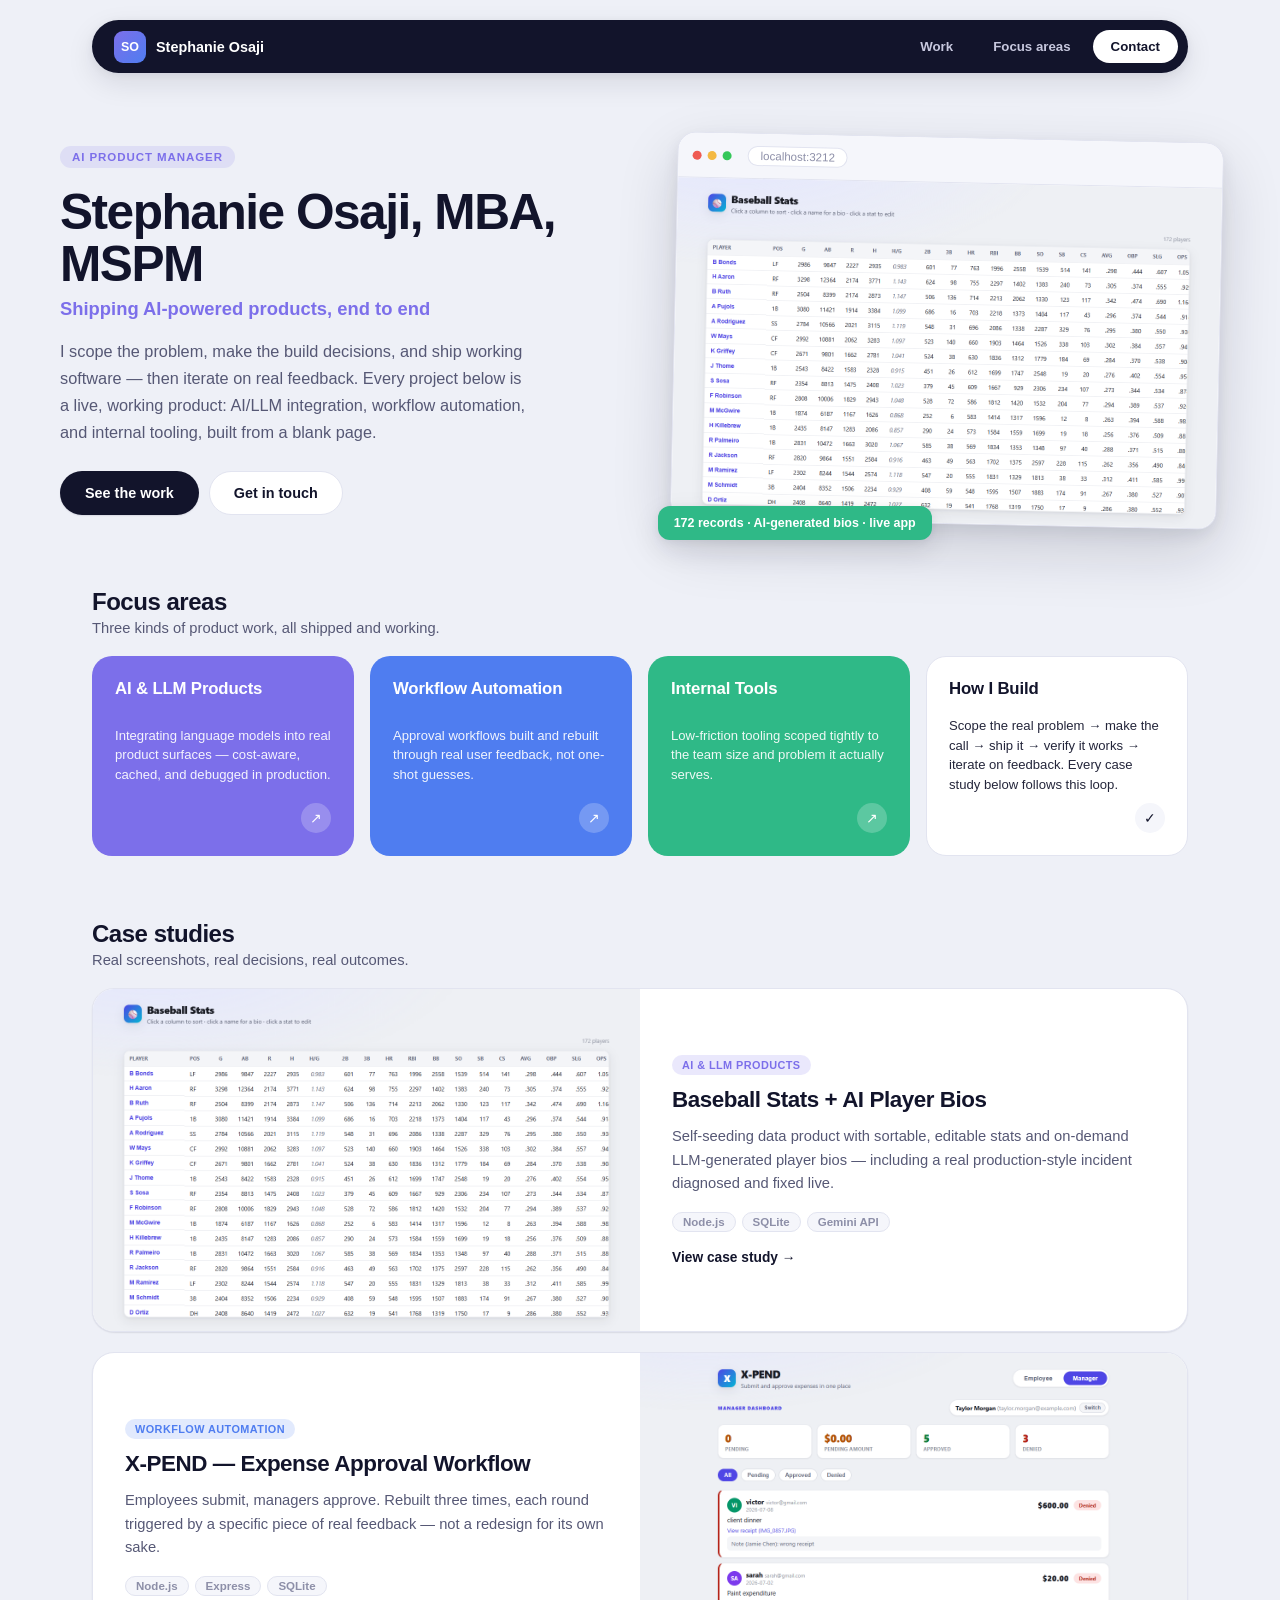
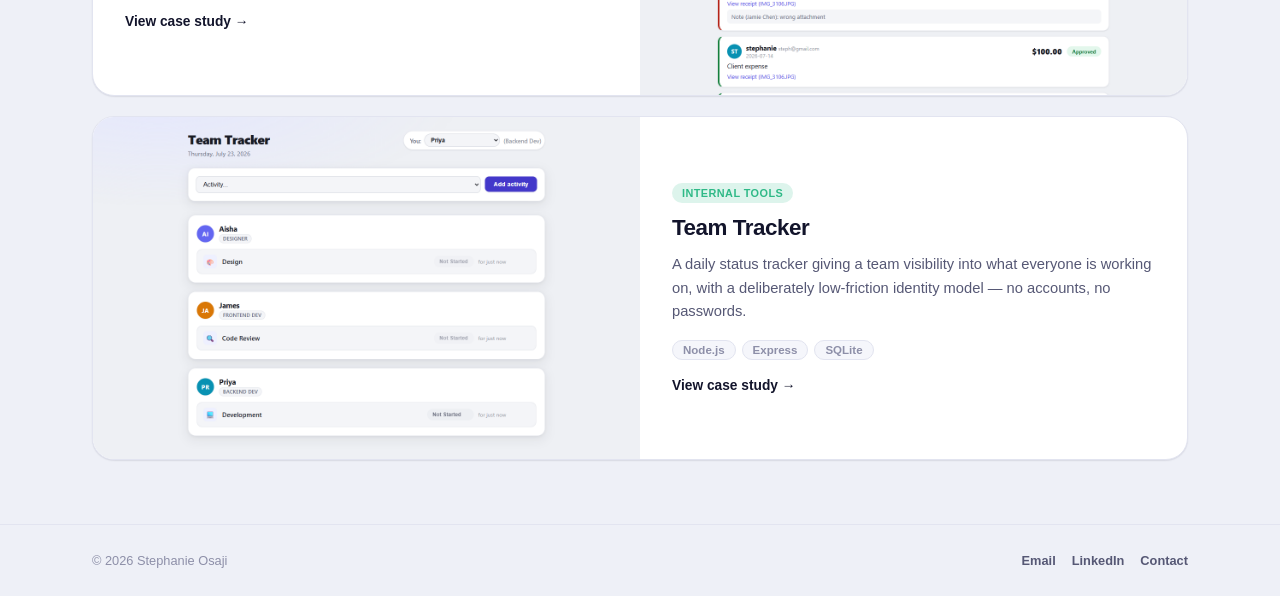
==== index.html @ 54c027a9 "Initial portfolio: AI PM case studies with real product screenshots Three case studies (Baseball Sta" ====
<!doctype html>
<html lang="en">
<head>
<meta charset="utf-8" />
<meta name="viewport" content="width=device-width, initial-scale=1" />
<title>Stephanie Osaji — AI Product Manager</title>
<meta name="description" content="Portfolio of Stephanie Osaji, MBA, MSPM — AI Product Manager. Case studies in AI/LLM product integration, workflow automation, and internal tooling." />
<link rel="stylesheet" href="styles.css" />
</head>
<body>
<div class="nav-shell">
  <nav class="site-nav">
    <a class="brand-lockup" href="index.html">
      <div class="brand-mark">SO</div>
      <div class="brand-name">Stephanie Osaji</div>
    </a>
    <div class="nav-links">
      <a href="index.html">Work</a>
      <a href="index.html#categories">Focus areas</a>
      <a href="contact.html" class="cta">Contact</a>
    </div>
  </nav>
</div>

<header class="hero wrap">
  <div class="hero-copy">
    <span class="eyebrow">AI Product Manager</span>
    <h1>Stephanie Osaji, MBA, MSPM</h1>
    <p class="role">Shipping AI-powered products, end to end</p>
    <p class="lead">
      I scope the problem, make the build decisions, and ship working
      software — then iterate on real feedback. Every project below is a
      live, working product: AI/LLM integration, workflow automation, and
      internal tooling, built from a blank page.
    </p>
    <div class="hero-actions">
      <a class="btn btn-primary" href="#work">See the work</a>
      <a class="btn btn-secondary" href="contact.html">Get in touch</a>
    </div>
  </div>
  <div class="hero-visual">
    <div class="browser-frame">
      <div class="chrome">
        <span class="dot r"></span><span class="dot y"></span><span class="dot g"></span>
        <span class="url">localhost:3212</span>
      </div>
      <img src="assets/baseball-stats-hero.png" alt="Screenshot of the Baseball Stats app: a sortable, editable player statistics table with an AI-generated bio feature." />
    </div>
    <div class="hero-badge">172 records · AI-generated bios · live app</div>
  </div>
</header>

<main class="wrap" id="categories">
  <div class="section-head">
    <div>
      <h2>Focus areas</h2>
      <p>Three kinds of product work, all shipped and working.</p>
    </div>
  </div>
  <div class="category-grid">
    <a class="category-card violet" href="projects/baseball-stats.html">
      <h3>AI &amp; LLM Products</h3>
      <p>Integrating language models into real product surfaces — cost-aware, cached, and debugged in production.</p>
      <span class="arrow-badge">↗</span>
    </a>
    <a class="category-card blue" href="projects/x-pend.html">
      <h3>Workflow Automation</h3>
      <p>Approval workflows built and rebuilt through real user feedback, not one-shot guesses.</p>
      <span class="arrow-badge">↗</span>
    </a>
    <a class="category-card green" href="projects/team-tracker.html">
      <h3>Internal Tools</h3>
      <p>Low-friction tooling scoped tightly to the team size and problem it actually serves.</p>
      <span class="arrow-badge">↗</span>
    </a>
    <div class="category-card neutral">
      <h3>How I Build</h3>
      <p>Scope the real problem → make the call → ship it → verify it works → iterate on feedback. Every case study below follows this loop.</p>
      <span class="arrow-badge">✓</span>
    </div>
  </div>

  <div class="section-head" id="work">
    <div>
      <h2>Case studies</h2>
      <p>Real screenshots, real decisions, real outcomes.</p>
    </div>
  </div>
  <div class="project-list">

    <a class="project-feature" href="projects/baseball-stats.html">
      <div class="shot"><img src="assets/baseball-stats-hero.png" alt="Baseball Stats app screenshot: sortable player stats table" loading="lazy" /></div>
      <div class="copy">
        <span class="tag ai">AI &amp; LLM Products</span>
        <h3>Baseball Stats + AI Player Bios</h3>
        <p class="desc">
          Self-seeding data product with sortable, editable stats and
          on-demand LLM-generated player bios — including a real
          production-style incident diagnosed and fixed live.
        </p>
        <div class="stack-row">
          <span class="stack-chip">Node.js</span>
          <span class="stack-chip">SQLite</span>
          <span class="stack-chip">Gemini API</span>
        </div>
        <span class="card-link">View case study →</span>
      </div>
    </a>

    <a class="project-feature reverse" href="projects/x-pend.html">
      <div class="shot"><img src="assets/x-pend-hero.png" alt="X-PEND app screenshot: manager dashboard reviewing employee expenses" loading="lazy" /></div>
      <div class="copy">
        <span class="tag workflow">Workflow Automation</span>
        <h3>X-PEND — Expense Approval Workflow</h3>
        <p class="desc">
          Employees submit, managers approve. Rebuilt three times, each
          round triggered by a specific piece of real feedback — not a
          redesign for its own sake.
        </p>
        <div class="stack-row">
          <span class="stack-chip">Node.js</span>
          <span class="stack-chip">Express</span>
          <span class="stack-chip">SQLite</span>
        </div>
        <span class="card-link">View case study →</span>
      </div>
    </a>

    <a class="project-feature" href="projects/team-tracker.html">
      <div class="shot"><img src="assets/team-tracker-hero.png" alt="Team Tracker app screenshot: team activity feed with status pills" loading="lazy" /></div>
      <div class="copy">
        <span class="tag internal">Internal Tools</span>
        <h3>Team Tracker</h3>
        <p class="desc">
          A daily status tracker giving a team visibility into what
          everyone is working on, with a deliberately low-friction identity
          model — no accounts, no passwords.
        </p>
        <div class="stack-row">
          <span class="stack-chip">Node.js</span>
          <span class="stack-chip">Express</span>
          <span class="stack-chip">SQLite</span>
        </div>
        <span class="card-link">View case study →</span>
      </div>
    </a>

  </div>
</main>

<footer class="site-footer">
  <div class="wrap">
    <p>© 2026 Stephanie Osaji</p>
    <div class="footer-links">
      <a href="mailto:stephosaji27@gmail.com">Email</a>
      <a href="https://www.linkedin.com/in/stephanie-osaji" target="_blank" rel="noopener">LinkedIn</a>
      <a href="contact.html">Contact</a>
    </div>
  </div>
</footer>
</body>
</html>
---- styles.css ----
:root {
  color-scheme: light dark;
  --bg: #eef0f7;
  --surface: #ffffff;
  --surface-2: #f5f6fb;
  --border: #e2e4f0;
  --navy: #12142b;
  --navy-2: #1b1e42;
  --text: #12142b;
  --text-secondary: #565875;
  --text-tertiary: #8d8fa8;
  --violet: #7c6fea;
  --violet-ink: #ffffff;
  --blue: #4f7df0;
  --blue-ink: #ffffff;
  --green: #2fb987;
  --green-ink: #ffffff;
  --shadow-sm: 0 1px 2px rgba(18, 20, 43, 0.06), 0 1px 1px rgba(18, 20, 43, 0.04);
  --shadow-md: 0 10px 28px rgba(18, 20, 43, 0.10), 0 2px 8px rgba(18, 20, 43, 0.06);
  --shadow-lg: 0 24px 60px rgba(18, 20, 43, 0.16), 0 6px 16px rgba(18, 20, 43, 0.08);
}
@media (prefers-color-scheme: dark) {
  :root {
    --bg: #0d0e1c;
    --surface: #171932;
    --surface-2: #1e2040;
    --border: #2b2d52;
    --navy: #f4f4fb;
    --navy-2: #ffffff;
    --text: #f0f0f8;
    --text-secondary: #a9abc9;
    --text-tertiary: #75779c;
    --violet: #9184fb;
    --violet-ink: #101127;
    --blue: #6f97ff;
    --blue-ink: #0c1230;
    --green: #3ed9a1;
    --green-ink: #052318;
    --shadow-sm: 0 1px 2px rgba(0, 0, 0, 0.4);
    --shadow-md: 0 10px 28px rgba(0, 0, 0, 0.45);
    --shadow-lg: 0 24px 60px rgba(0, 0, 0, 0.55);
  }
}

* { box-sizing: border-box; }
body {
  margin: 0;
  font-family: -apple-system, BlinkMacSystemFont, "Segoe UI", Inter, Roboto, Helvetica, Arial, sans-serif;
  background: var(--bg);
  color: var(--text);
  -webkit-font-smoothing: antialiased;
}
a { color: inherit; }
.wrap { max-width: 1160px; margin: 0 auto; padding: 0 32px; }

/* ---- Nav ---- */
.nav-shell { padding: 20px 32px; }
.site-nav {
  max-width: 1096px;
  margin: 0 auto;
  background: var(--navy);
  border-radius: 999px;
  padding: 10px 10px 10px 22px;
  display: flex;
  align-items: center;
  justify-content: space-between;
  box-shadow: var(--shadow-md);
}
@media (prefers-color-scheme: dark) { .site-nav { background: var(--surface); border: 1px solid var(--border); } }
.brand-lockup { display: flex; align-items: center; gap: 10px; text-decoration: none; }
.brand-mark {
  width: 32px; height: 32px; border-radius: 9px; flex: 0 0 auto;
  background: linear-gradient(135deg, var(--violet), var(--blue));
  display: flex; align-items: center; justify-content: center;
  color: #fff; font-weight: 900; font-size: 0.78rem;
}
.brand-name { font-weight: 800; font-size: 0.9rem; color: #fff; }
@media (prefers-color-scheme: dark) { .brand-name { color: var(--text); } }
.nav-links { display: flex; gap: 4px; align-items: center; }
.nav-links a {
  text-decoration: none;
  font-size: 0.83rem;
  font-weight: 700;
  color: #c7c8de;
  padding: 9px 18px;
  border-radius: 999px;
}
@media (prefers-color-scheme: dark) { .nav-links a { color: var(--text-secondary); } }
.nav-links a:hover { color: #fff; }
@media (prefers-color-scheme: dark) { .nav-links a:hover { color: var(--text); } }
.nav-links a.cta { background: #fff; color: var(--navy); }
@media (prefers-color-scheme: dark) { .nav-links a.cta { background: var(--violet); color: var(--violet-ink); } }

/* ---- Hero ---- */
.hero { padding: 44px 0 56px; display: grid; grid-template-columns: 1.05fr 1fr; gap: 40px; align-items: center; }
@media (max-width: 880px) { .hero { grid-template-columns: 1fr; } }
.eyebrow {
  display: inline-block;
  font-size: 0.72rem;
  font-weight: 800;
  letter-spacing: 0.08em;
  text-transform: uppercase;
  color: var(--violet);
  background: color-mix(in srgb, var(--violet) 14%, transparent);
  padding: 5px 12px;
  border-radius: 999px;
  margin-bottom: 18px;
}
.hero h1 { font-size: clamp(2.2rem, 4vw, 3.1rem); font-weight: 900; letter-spacing: -0.03em; margin: 0 0 8px; line-height: 1.05; }
.hero .role { font-size: 1.15rem; font-weight: 700; color: var(--violet); margin: 0 0 18px; }
.hero p.lead { font-size: 1.02rem; color: var(--text-secondary); line-height: 1.65; margin: 0 0 26px; max-width: 52ch; }
.hero-actions { display: flex; gap: 10px; flex-wrap: wrap; }
.btn {
  display: inline-flex; align-items: center; gap: 8px;
  padding: 13px 24px;
  border-radius: 999px;
  font-weight: 800;
  font-size: 0.9rem;
  text-decoration: none;
  cursor: pointer;
  border: 1px solid transparent;
}
.btn-primary { background: var(--navy); color: #fff; box-shadow: var(--shadow-sm); }
@media (prefers-color-scheme: dark) { .btn-primary { background: var(--violet); color: var(--violet-ink); } }
.btn-primary:hover { opacity: 0.88; }
.btn-secondary { background: var(--surface); border-color: var(--border); color: var(--text); }
.btn-secondary:hover { border-color: var(--violet); color: var(--violet); }

.hero-visual { position: relative; }
.browser-frame {
  background: var(--surface);
  border: 1px solid var(--border);
  border-radius: 18px;
  box-shadow: var(--shadow-lg);
  overflow: hidden;
  transform: rotate(1.2deg);
}
.browser-frame .chrome { display: flex; align-items: center; gap: 6px; padding: 12px 14px; background: var(--surface-2); border-bottom: 1px solid var(--border); }
.browser-frame .dot { width: 9px; height: 9px; border-radius: 50%; }
.browser-frame .dot.r { background: #ef5a52; } .browser-frame .dot.y { background: #f4b942; } .browser-frame .dot.g { background: #34c759; }
.browser-frame .url { margin-left: 10px; font-size: 0.72rem; color: var(--text-tertiary); background: var(--surface); border: 1px solid var(--border); border-radius: 999px; padding: 3px 12px; }
.browser-frame img { display: block; width: 100%; height: auto; }
.hero-badge {
  position: absolute;
  bottom: -16px;
  left: -16px;
  background: var(--green);
  color: var(--green-ink);
  font-weight: 800;
  font-size: 0.78rem;
  padding: 10px 16px;
  border-radius: 12px;
  box-shadow: var(--shadow-md);
}

/* ---- Category grid (color-blocked, like the reference) ---- */
.section-head { display: flex; justify-content: space-between; align-items: flex-end; gap: 16px; margin: 8px 0 20px; flex-wrap: wrap; }
.section-head h2 { font-size: 1.5rem; font-weight: 900; letter-spacing: -0.02em; margin: 0; }
.section-head p { margin: 4px 0 0; color: var(--text-secondary); font-size: 0.92rem; }

.category-grid { display: grid; grid-template-columns: repeat(4, 1fr); gap: 16px; margin-bottom: 64px; }
@media (max-width: 880px) { .category-grid { grid-template-columns: repeat(2, 1fr); } }
@media (max-width: 520px) { .category-grid { grid-template-columns: 1fr; } }
.category-card {
  border-radius: 20px;
  padding: 22px;
  min-height: 200px;
  display: flex;
  flex-direction: column;
  justify-content: space-between;
  text-decoration: none;
  cursor: pointer;
  border: 1px solid transparent;
  transition: transform 0.15s;
}
.category-card:hover { transform: translateY(-3px); }
.category-card.violet { background: var(--violet); color: var(--violet-ink); }
.category-card.blue { background: var(--blue); color: var(--blue-ink); }
.category-card.green { background: var(--green); color: var(--green-ink); }
.category-card.neutral { background: var(--surface); color: var(--text); border-color: var(--border); }
.category-card h3 { font-size: 1.05rem; font-weight: 900; margin: 0; letter-spacing: -0.01em; line-height: 1.2; }
.category-card p { font-size: 0.82rem; margin: 8px 0 0; opacity: 0.92; line-height: 1.5; }
.category-card .arrow-badge {
  align-self: flex-end;
  width: 30px; height: 30px; border-radius: 50%;
  background: rgba(255,255,255,0.22);
  display: flex; align-items: center; justify-content: center;
  font-size: 0.9rem;
}
.category-card.neutral .arrow-badge { background: var(--surface-2); }

/* ---- Featured / project bento ---- */
.project-list { display: flex; flex-direction: column; gap: 20px; margin-bottom: 64px; }
.project-feature {
  display: grid;
  grid-template-columns: 1fr 1fr;
  gap: 0;
  background: var(--surface);
  border: 1px solid var(--border);
  border-radius: 22px;
  overflow: hidden;
  box-shadow: var(--shadow-sm);
  text-decoration: none;
  color: inherit;
  transition: box-shadow 0.15s, transform 0.15s;
}
.project-feature:hover { box-shadow: var(--shadow-lg); transform: translateY(-2px); }
.project-feature .shot { background: var(--surface-2); display: flex; align-items: center; justify-content: center; overflow: hidden; }
.project-feature .shot img { width: 100%; height: 100%; object-fit: cover; object-position: top; display: block; }
.project-feature.reverse { grid-template-columns: 1fr 1fr; }
.project-feature.reverse .shot { order: 2; }
.project-feature.reverse .copy { order: 1; }
@media (max-width: 780px) { .project-feature, .project-feature.reverse { grid-template-columns: 1fr; } .project-feature .shot, .project-feature.reverse .shot { order: 1; height: 220px; } .project-feature .copy, .project-feature.reverse .copy { order: 2; } }
.project-feature .copy { padding: 32px; display: flex; flex-direction: column; justify-content: center; gap: 12px; }
.tag { display: inline-block; align-self: flex-start; font-size: 0.68rem; font-weight: 800; letter-spacing: 0.04em; text-transform: uppercase; padding: 4px 10px; border-radius: 999px; }
.tag.ai { background: color-mix(in srgb, var(--violet) 16%, transparent); color: var(--violet); }
.tag.workflow { background: color-mix(in srgb, var(--blue) 16%, transparent); color: var(--blue); }
.tag.internal { background: color-mix(in srgb, var(--green) 16%, transparent); color: var(--green); }
.project-feature h3 { margin: 0; font-size: 1.4rem; letter-spacing: -0.02em; }
.project-feature p.desc { margin: 0; color: var(--text-secondary); font-size: 0.92rem; line-height: 1.6; }
.stack-row { display: flex; flex-wrap: wrap; gap: 6px; margin-top: 4px; }
.stack-chip { font-size: 0.72rem; font-weight: 700; color: var(--text-tertiary); background: var(--surface-2); border: 1px solid var(--border); padding: 3px 10px; border-radius: 999px; }
.card-link { font-size: 0.86rem; font-weight: 800; color: var(--navy); display: flex; align-items: center; gap: 4px; margin-top: 6px; }
@media (prefers-color-scheme: dark) { .card-link { color: var(--violet); } }

/* ---- Case study pages ---- */
.case-header { padding: 40px 0 8px; }
.back-link { font-size: 0.83rem; font-weight: 700; color: var(--text-secondary); text-decoration: none; display: inline-flex; align-items: center; gap: 6px; margin-bottom: 20px; }
.back-link:hover { color: var(--violet); }
.case-header h1 { font-size: 2.2rem; font-weight: 900; letter-spacing: -0.03em; margin: 10px 0 10px; }
.case-header p.summary { font-size: 1.02rem; color: var(--text-secondary); max-width: 680px; line-height: 1.6; }
.case-meta { display: flex; flex-wrap: wrap; gap: 8px; margin: 18px 0 32px; }

.case-hero-shot { border-radius: 20px; overflow: hidden; border: 1px solid var(--border); box-shadow: var(--shadow-md); margin-bottom: 48px; }
.case-hero-shot .chrome { display: flex; align-items: center; gap: 6px; padding: 12px 14px; background: var(--surface-2); border-bottom: 1px solid var(--border); }
.case-hero-shot .dot { width: 9px; height: 9px; border-radius: 50%; }
.case-hero-shot .dot.r { background: #ef5a52; } .case-hero-shot .dot.y { background: #f4b942; } .case-hero-shot .dot.g { background: #34c759; }
.case-hero-shot img { display: block; width: 100%; height: auto; }

.case-section { margin-bottom: 40px; }
.case-section h2 { font-size: 1.15rem; font-weight: 900; margin: 0 0 14px; letter-spacing: -0.01em; }
.case-section p { color: var(--text-secondary); line-height: 1.7; font-size: 0.95rem; margin: 0 0 12px; }
.decision-list { display: flex; flex-direction: column; gap: 16px; }
.decision-item { background: var(--surface); border: 1px solid var(--border); border-left: 3px solid var(--violet); border-radius: 14px; padding: 18px 22px; box-shadow: var(--shadow-sm); }
.decision-item h4 { margin: 0 0 6px; font-size: 0.95rem; }
.decision-item p { margin: 0; font-size: 0.88rem; }
.highlight-box { background: var(--surface); border: 1px solid var(--border); border-radius: 18px; padding: 24px 26px; box-shadow: var(--shadow-sm); }
.highlight-box.story { border-left: 3px solid var(--green); }
.outcome-grid { display: grid; grid-template-columns: repeat(auto-fit, minmax(160px, 1fr)); gap: 14px; }
.outcome-stat { background: var(--surface); border: 1px solid var(--border); border-radius: 14px; padding: 18px; box-shadow: var(--shadow-sm); }
.outcome-stat .num { font-size: 1.35rem; font-weight: 900; color: var(--violet); }
.outcome-stat .label { font-size: 0.76rem; color: var(--text-tertiary); font-weight: 600; margin-top: 2px; }
.skills-row { display: flex; flex-wrap: wrap; gap: 8px; }
.skill-pill { background: var(--surface-2); border: 1px solid var(--border); border-radius: 999px; padding: 7px 15px; font-size: 0.8rem; font-weight: 700; color: var(--text); }
.case-footer-nav { display: flex; justify-content: space-between; align-items: center; padding: 32px 0 64px; border-top: 1px solid var(--border); margin-top: 24px; gap: 16px; flex-wrap: wrap; }

/* ---- Contact page ---- */
.contact-hero { padding: 60px 0 16px; text-align: center; }
.contact-hero h1 { font-size: 2.1rem; font-weight: 900; letter-spacing: -0.02em; margin: 0 0 10px; }
.contact-hero p { color: var(--text-secondary); font-size: 1rem; max-width: 480px; margin: 0 auto; }
.contact-grid { display: grid; grid-template-columns: repeat(auto-fit, minmax(240px, 1fr)); gap: 20px; max-width: 640px; margin: 40px auto 80px; }
.contact-card { border-radius: 20px; padding: 30px; text-align: center; text-decoration: none; color: inherit; box-shadow: var(--shadow-sm); transition: transform 0.15s, box-shadow 0.15s; }
.contact-card.violet { background: var(--violet); color: var(--violet-ink); }
.contact-card.blue { background: var(--blue); color: var(--blue-ink); }
.contact-card:hover { transform: translateY(-4px); box-shadow: var(--shadow-lg); }
.contact-icon { width: 54px; height: 54px; border-radius: 14px; background: rgba(255,255,255,0.22); display: flex; align-items: center; justify-content: center; font-size: 1.4rem; margin: 0 auto 14px; }
.contact-card h3 { margin: 0 0 4px; font-size: 1.08rem; }
.contact-card p { margin: 0; font-size: 0.85rem; opacity: 0.9; word-break: break-word; }

/* ---- Footer ---- */
footer.site-footer { border-top: 1px solid var(--border); padding: 28px 0; margin-top: 20px; }
footer.site-footer .wrap { display: flex; justify-content: space-between; align-items: center; flex-wrap: wrap; gap: 12px; }
footer.site-footer p { margin: 0; font-size: 0.8rem; color: var(--text-tertiary); }
footer.site-footer .footer-links { display: flex; gap: 16px; }
footer.site-footer .footer-links a { font-size: 0.8rem; font-weight: 700; color: var(--text-secondary); text-decoration: none; }
footer.site-footer .footer-links a:hover { color: var(--violet); }

@media (max-width: 640px) {
  .hero h1 { font-size: 1.9rem; }
  .case-header h1 { font-size: 1.6rem; }
}
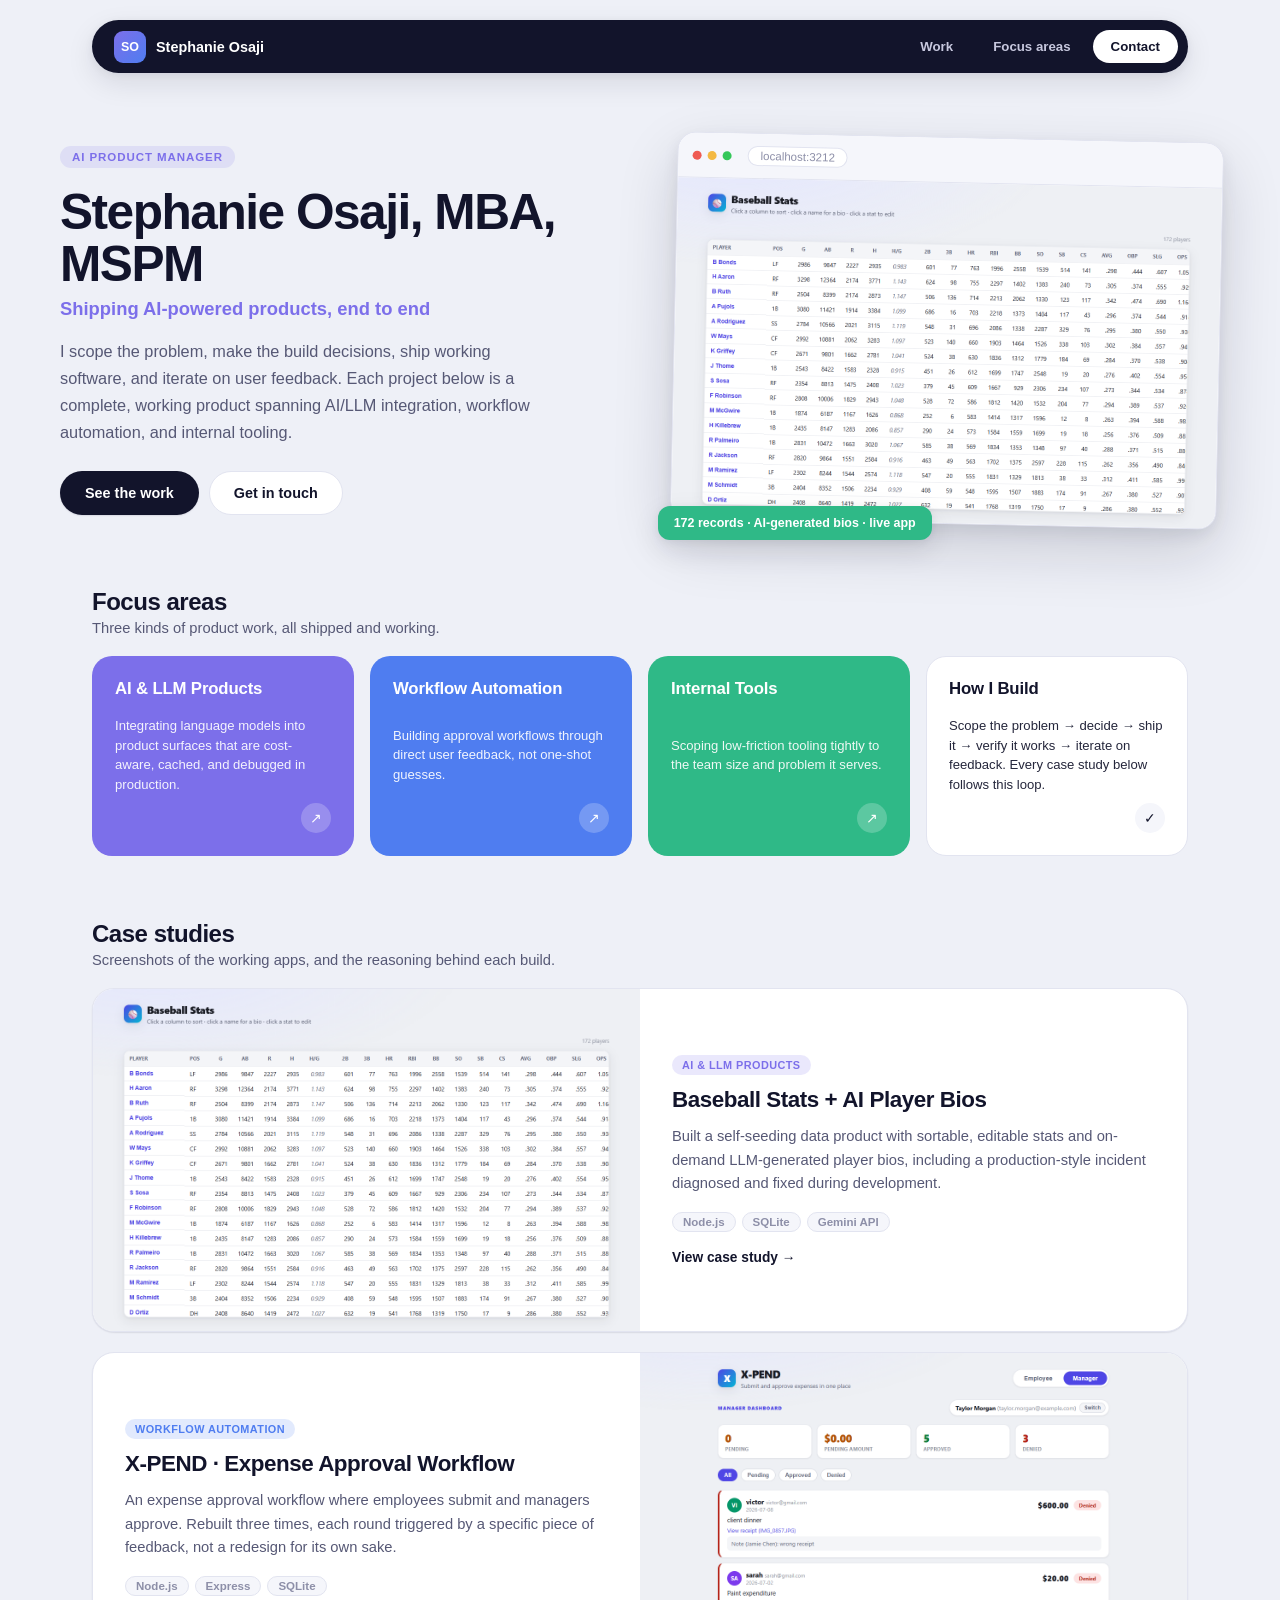
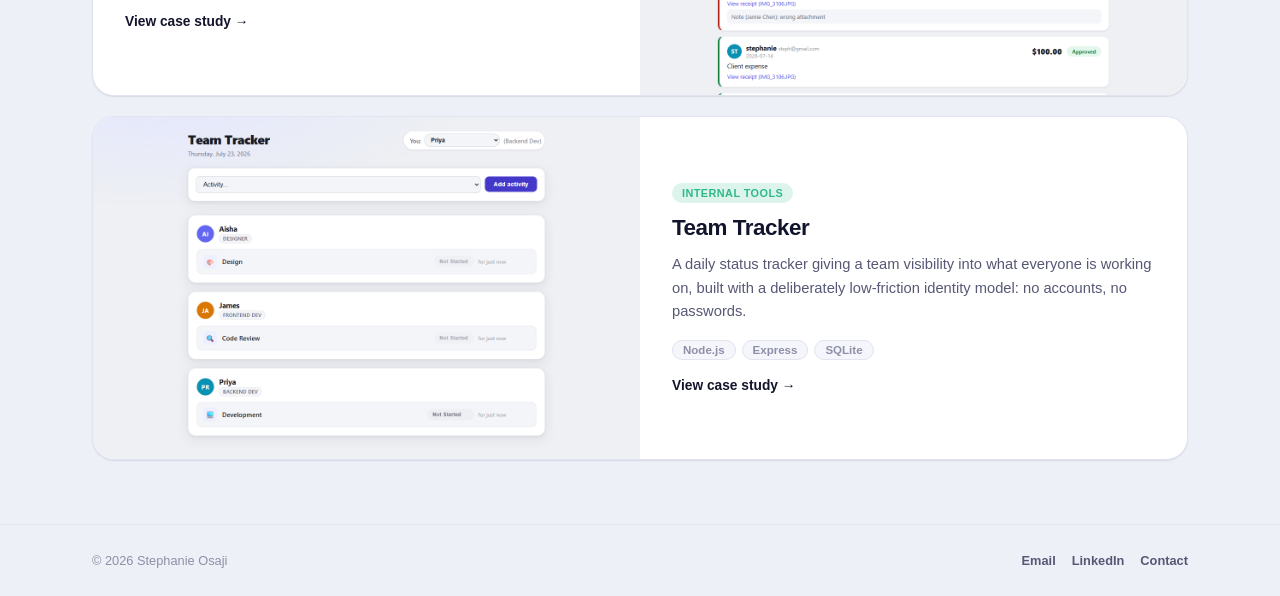
==== commit d456d0c4: "Copy edit: remove em-dashes, fix tense consistency, tighten generic phrasing Standardized title sepa" ====
--- a/index.html
+++ b/index.html
@@ -3,8 +3,8 @@
 <head>
 <meta charset="utf-8" />
 <meta name="viewport" content="width=device-width, initial-scale=1" />
-<title>Stephanie Osaji — AI Product Manager</title>
-<meta name="description" content="Portfolio of Stephanie Osaji, MBA, MSPM — AI Product Manager. Case studies in AI/LLM product integration, workflow automation, and internal tooling." />
+<title>Stephanie Osaji · AI Product Manager</title>
+<meta name="description" content="Portfolio of Stephanie Osaji, MBA, MSPM, AI Product Manager. Case studies in AI/LLM product integration, workflow automation, and internal tooling." />
 <link rel="stylesheet" href="styles.css" />
 </head>
 <body>
@@ -28,10 +28,10 @@
     <h1>Stephanie Osaji, MBA, MSPM</h1>
     <p class="role">Shipping AI-powered products, end to end</p>
     <p class="lead">
-      I scope the problem, make the build decisions, and ship working
-      software — then iterate on real feedback. Every project below is a
-      live, working product: AI/LLM integration, workflow automation, and
-      internal tooling, built from a blank page.
+      I scope the problem, make the build decisions, ship working software,
+      and iterate on user feedback. Each project below is a complete,
+      working product spanning AI/LLM integration, workflow automation, and
+      internal tooling.
     </p>
     <div class="hero-actions">
       <a class="btn btn-primary" href="#work">See the work</a>
@@ -60,22 +60,22 @@
   <div class="category-grid">
     <a class="category-card violet" href="projects/baseball-stats.html">
       <h3>AI &amp; LLM Products</h3>
-      <p>Integrating language models into real product surfaces — cost-aware, cached, and debugged in production.</p>
+      <p>Integrating language models into product surfaces that are cost-aware, cached, and debugged in production.</p>
       <span class="arrow-badge">↗</span>
     </a>
     <a class="category-card blue" href="projects/x-pend.html">
       <h3>Workflow Automation</h3>
-      <p>Approval workflows built and rebuilt through real user feedback, not one-shot guesses.</p>
+      <p>Building approval workflows through direct user feedback, not one-shot guesses.</p>
       <span class="arrow-badge">↗</span>
     </a>
     <a class="category-card green" href="projects/team-tracker.html">
       <h3>Internal Tools</h3>
-      <p>Low-friction tooling scoped tightly to the team size and problem it actually serves.</p>
+      <p>Scoping low-friction tooling tightly to the team size and problem it serves.</p>
       <span class="arrow-badge">↗</span>
     </a>
     <div class="category-card neutral">
       <h3>How I Build</h3>
-      <p>Scope the real problem → make the call → ship it → verify it works → iterate on feedback. Every case study below follows this loop.</p>
+      <p>Scope the problem → decide → ship it → verify it works → iterate on feedback. Every case study below follows this loop.</p>
       <span class="arrow-badge">✓</span>
     </div>
   </div>
@@ -83,7 +83,7 @@
   <div class="section-head" id="work">
     <div>
       <h2>Case studies</h2>
-      <p>Real screenshots, real decisions, real outcomes.</p>
+      <p>Screenshots of the working apps, and the reasoning behind each build.</p>
     </div>
   </div>
   <div class="project-list">
@@ -94,9 +94,9 @@
         <span class="tag ai">AI &amp; LLM Products</span>
         <h3>Baseball Stats + AI Player Bios</h3>
         <p class="desc">
-          Self-seeding data product with sortable, editable stats and
-          on-demand LLM-generated player bios — including a real
-          production-style incident diagnosed and fixed live.
+          Built a self-seeding data product with sortable, editable stats
+          and on-demand LLM-generated player bios, including a
+          production-style incident diagnosed and fixed during development.
         </p>
         <div class="stack-row">
           <span class="stack-chip">Node.js</span>
@@ -111,11 +111,11 @@
       <div class="shot"><img src="assets/x-pend-hero.png" alt="X-PEND app screenshot: manager dashboard reviewing employee expenses" loading="lazy" /></div>
       <div class="copy">
         <span class="tag workflow">Workflow Automation</span>
-        <h3>X-PEND — Expense Approval Workflow</h3>
+        <h3>X-PEND · Expense Approval Workflow</h3>
         <p class="desc">
-          Employees submit, managers approve. Rebuilt three times, each
-          round triggered by a specific piece of real feedback — not a
-          redesign for its own sake.
+          An expense approval workflow where employees submit and managers
+          approve. Rebuilt three times, each round triggered by a specific
+          piece of feedback, not a redesign for its own sake.
         </p>
         <div class="stack-row">
           <span class="stack-chip">Node.js</span>
@@ -133,8 +133,8 @@
         <h3>Team Tracker</h3>
         <p class="desc">
           A daily status tracker giving a team visibility into what
-          everyone is working on, with a deliberately low-friction identity
-          model — no accounts, no passwords.
+          everyone is working on, built with a deliberately low-friction
+          identity model: no accounts, no passwords.
         </p>
         <div class="stack-row">
           <span class="stack-chip">Node.js</span>
